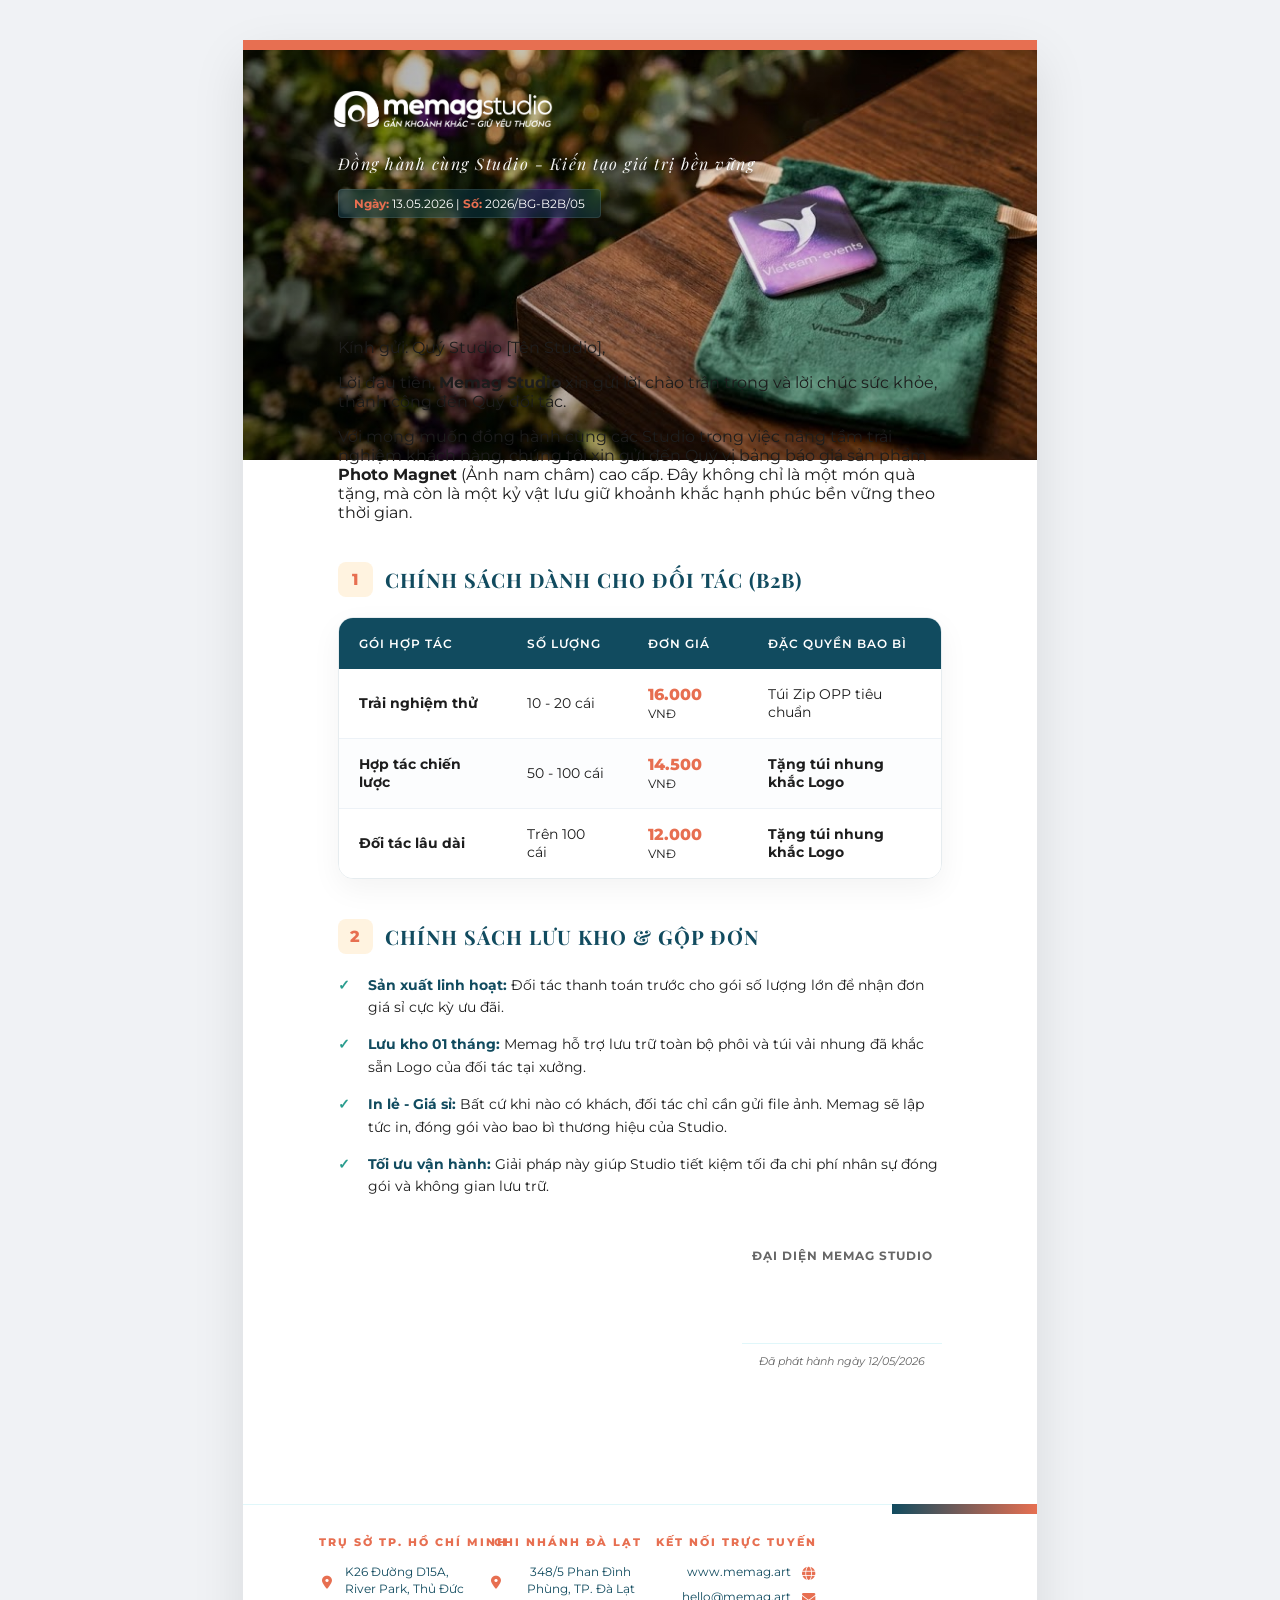
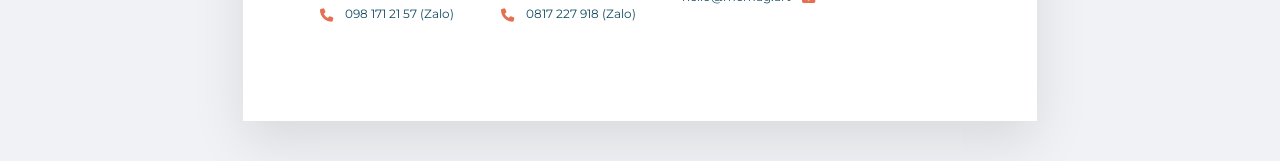
==== Letterhead_Bao_Gia_B2B.html @ ac3d3460 "tải file mới lên File về thư ngỏ" ====
<!DOCTYPE html>
<html lang="vi">
<head>
    <meta charset="UTF-8">
    <meta name="viewport" content="width=device-width, initial-scale=1.0">
    <title>Báo Giá B2B - Memag</title>
    <style>
        @import url('https://fonts.googleapis.com/css2?family=Montserrat:wght@300;400;500;600;700;800&family=Playfair+Display:wght@700;900&display=swap');
        
        :root {
            --primary-blue: #114B5F;
            --primary-orange: #E76F51;
            --pastel-blue: #E0F7FA;
            --pastel-orange: #FFF3E0;
            --accent-blue: #2A9D8F;
            --text-dark: #1D1D1D;
            --text-muted: #666666;
            --white: #FFFFFF;
            --bg-light: #F8F9FA;
        }

        body {
            background: #f0f2f5;
            display: flex;
            justify-content: center;
            padding: 40px 0;
            margin: 0;
            font-family: 'Montserrat', sans-serif;
            -webkit-print-color-adjust: exact !important;
            color-adjust: exact !important;
            color: var(--text-dark);
        }

        .a4-page {
            width: 210mm;
            min-height: 297mm;
            background: var(--white);
            box-shadow: 0 20px 50px rgba(0,0,0,0.1);
            position: relative;
            overflow: hidden;
            box-sizing: border-box;
            display: flex;
            flex-direction: column;
        }

        /* Modern Decorative Header */
        .header-bg {
            position: absolute;
            top: 0;
            left: 0;
            width: 100%;
            height: 420px;
            background: url('img/bg_letterhead.png') center/cover no-repeat;
            z-index: 1;
        }

        .header-bg::after {
            content: '';
            position: absolute;
            top: 0;
            left: 0;
            width: 100%;
            height: 100%;
            background: linear-gradient(to right, rgba(0, 0, 0, 0.4) 0%, rgba(0, 0, 0, 0.1) 60%, transparent 100%);
            z-index: 2;
        }

        .shape-accent-line {
            position: absolute;
            top: 0;
            right: 0;
            width: 100%;
            height: 10px;
            background: var(--primary-orange);
            z-index: 10;
        }

        .content {
            position: relative;
            z-index: 20;
            padding: 40px 25mm 20mm 25mm;
            flex-grow: 1;
        }

        /* Header Layout */
        .header-main {
            display: flex;
            flex-direction: column;
            align-items: flex-start;
            margin-bottom: 120px; /* Reduced space for better balance */
        }

        .logo-container {
            width: 240px;
            margin-bottom: 10px;
            margin-left: -15px;
        }

        .logo-img {
            width: 100%;
            height: auto;
            display: block;
            filter: brightness(0) invert(1);
        }

        .slogan {
            font-family: 'Playfair Display', serif;
            font-size: 12pt;
            font-style: italic;
            color: var(--white);
            margin-top: 5px;
            letter-spacing: 1.5px;
            text-shadow: 0 2px 4px rgba(0,0,0,0.6);
            opacity: 0.95;
        }

        .doc-meta {
            margin-top: 15px;
            text-align: left;
            font-size: 9pt;
            color: var(--white);
            background: rgba(17, 75, 95, 0.4);
            padding: 6px 15px;
            border-radius: 4px;
            display: inline-block;
            backdrop-filter: blur(8px);
            border: 1px solid rgba(255, 255, 255, 0.1);
        }

        .doc-meta strong {
            color: var(--primary-orange);
        }

        /* Footer Contact Section */
        .page-footer {
            margin-top: auto;
            width: 100%;
            position: relative;
            z-index: 10;
        }

        .contact-footer {
            border-top: 1px solid var(--pastel-blue);
            padding: 30px 20mm 40px 20mm; /* Slightly less margin than content for a "wider" feel */
            display: flex;
            justify-content: space-between;
            align-items: flex-start;
            width: 100%;
            box-sizing: border-box;
        }

        .contact-group {
            display: flex;
            flex-direction: column;
            width: 32%; /* Ensure equal width distribution without grid */
            box-sizing: border-box;
        }

        .contact-group:nth-child(1) {
            align-items: flex-start;
            text-align: left;
        }

        .contact-group:nth-child(2) {
            align-items: center;
            text-align: center;
        }

        .contact-group:nth-child(3) {
            align-items: flex-end;
            text-align: right;
        }

        .contact-group-title {
            font-size: 8.5pt;
            text-transform: uppercase;
            letter-spacing: 2px;
            color: var(--primary-orange);
            font-weight: 800;
            margin-bottom: 15px;
            white-space: nowrap;
        }

        .contact-item {
            display: flex;
            align-items: flex-start; /* Align to top for multi-line text */
            font-size: 9pt;
            color: var(--primary-blue);
            margin-bottom: 8px;
            line-height: 1.4;
            gap: 8px;
            /* Removed white-space: nowrap so long text can wrap naturally */
        }

        .contact-group:nth-child(3) .contact-item {
            flex-direction: row-reverse;
        }

        .contact-icon {
            color: var(--primary-orange);
            display: flex;
            align-items: center;
            justify-content: center;
            width: 16px;
            flex-shrink: 0;
            margin-top: 2px; /* Slight adjustment to align with the first line of text */
        }

        .contact-icon i {
            font-size: 10pt;
        }

        /* Signature Section */
        .signature-section {
            display: flex;
            justify-content: flex-end;
            margin-top: 50px;
        }

        .signature-box {
            text-align: center;
            display: inline-block;
        }

        .signature-title {
            font-size: 10pt;
            font-weight: 700;
            color: var(--primary-blue);
            margin-bottom: 60px;
            text-transform: uppercase;
            letter-spacing: 1px;
        }

        .signature-date {
            font-size: 8.5pt;
            color: var(--text-muted);
            font-style: italic;
            border-top: 1px solid var(--pastel-blue);
            padding-top: 10px;
            display: inline-block;
            min-width: 200px;
        }

        /* Typography & Headings */
        h1 {
            font-family: 'Playfair Display', serif;
            font-size: 28pt;
            color: var(--primary-blue);
            margin: 0 0 10px 0;
            line-height: 1.1;
        }

        .subtitle {
            font-size: 12pt;
            color: var(--primary-orange);
            font-weight: 700;
            margin-bottom: 40px;
            display: flex;
            align-items: center;
            gap: 15px;
        }

        .subtitle::after {
            content: '';
            height: 2px;
            flex-grow: 1;
            background: var(--pastel-blue);
        }

        .intro-text {
            font-size: 11pt;
            line-height: 1.8;
            color: var(--text-dark);
            margin-bottom: 40px;
            text-align: justify;
        }

        .intro-text strong {
            color: var(--primary-blue);
        }

        /* Styled Table */
        .table-container {
            margin-bottom: 40px;
            border-radius: 15px;
            overflow: hidden;
            box-shadow: 0 10px 30px rgba(0,0,0,0.05);
            border: 1px solid rgba(17, 75, 95, 0.1);
        }

        table {
            width: 100%;
            border-collapse: collapse;
            font-size: 10.5pt;
        }

        th {
            background-color: var(--primary-blue);
            color: var(--white);
            padding: 18px 20px;
            text-align: left;
            font-weight: 600;
            text-transform: uppercase;
            letter-spacing: 1px;
            font-size: 9pt;
        }

        td {
            padding: 16px 20px;
            border-bottom: 1px solid #edf2f7;
            background-color: var(--white);
        }

        tr:nth-child(even) td {
            background-color: #fcfdfe;
        }

        tr:last-child td {
            border-bottom: none;
        }

        .price-tag {
            color: var(--primary-orange);
            font-weight: 800;
            font-size: 12pt;
        }

        /* Section Styling */
        .section-header {
            display: flex;
            align-items: center;
            gap: 12px;
            margin: 40px 0 20px 0;
        }

        .section-header span {
            width: 35px;
            height: 35px;
            background: var(--pastel-orange);
            color: var(--primary-orange);
            display: flex;
            align-items: center;
            justify-content: center;
            border-radius: 8px;
            font-weight: 800;
            font-size: 12pt;
        }

        .section-header h3 {
            font-family: 'Playfair Display', serif;
            font-size: 15pt;
            color: var(--primary-blue);
            margin: 0;
            text-transform: uppercase;
            letter-spacing: 1px;
        }

        .policy-list {
            margin: 0;
            padding: 0;
            list-style: none;
        }

        .policy-item {
            position: relative;
            padding-left: 30px;
            margin-bottom: 15px;
            font-size: 10.5pt;
            line-height: 1.6;
        }

        .policy-item::before {
            content: '✓';
            position: absolute;
            left: 0;
            color: var(--accent-blue);
            font-weight: 900;
        }

        .policy-item strong {
            color: var(--primary-blue);
        }

        /* Contact Details Grid */
        .contact-grid {
            display: grid;
            grid-template-columns: repeat(2, 1fr);
            gap: 15px;
            margin-top: 60px;
            padding: 25px;
            background-color: var(--bg-light);
            border-radius: 12px;
            border: 1px solid rgba(17, 75, 95, 0.05);
            font-size: 9pt;
            color: var(--text-muted);
        }

        .contact-item {
            display: flex;
            align-items: center;
            gap: 10px;
        }

        .contact-icon {
            color: var(--primary-orange);
            font-weight: 700;
        }

        /* Footer & Signatures */
        .page-footer {
            margin-top: 60px;
            display: flex;
            justify-content: space-between;
            padding-bottom: 50px;
        }

        .signature-box {
            width: 200px;
            text-align: center;
        }

        .signature-title {
            font-size: 9pt;
            color: var(--text-muted);
            text-transform: uppercase;
            letter-spacing: 1px;
            margin-bottom: 80px;
        }

        .signature-name {
            font-weight: 700;
            color: var(--primary-blue);
            border-top: 1px solid var(--pastel-blue);
            padding-top: 10px;
            font-size: 10pt;
        }

        .bottom-accent {
            height: 10px;
            background: linear-gradient(to right, var(--primary-blue), var(--primary-orange));
            width: 100%;
        }

        /* Print adjustments */
        @media print {
            body {
                background: none;
                padding: 0;
            }
            .a4-page {
                box-shadow: none;
                width: 100%;
            }
            [contenteditable="true"] {
                border: none !important;
                outline: none !important;
            }
        }

        [contenteditable="true"]:focus {
            outline: 2px solid var(--pastel-blue);
            background: rgba(224, 247, 250, 0.3);
            border-radius: 4px;
        }
    </style>
    <link rel="stylesheet" href="https://cdnjs.cloudflare.com/ajax/libs/font-awesome/6.5.1/css/all.min.css">
</head>
<body>
    <div class="a4-page">
        <div class="header-bg"></div>
        <div class="shape-accent-line"></div>

        <div class="content">
            <div class="header-main">
                <div class="logo-container">
                    <img src="img/Logo_website_vn.png" alt="Memag Logo" class="logo-img">
                </div>
                <div class="slogan">Đồng hành cùng Studio - Kiến tạo giá trị bền vững</div>
                <div class="doc-meta">
                    <strong>Ngày:</strong> 13.05.2026 | <strong>Số:</strong> 2026/BG-B2B/05
                </div>
            </div>

            <div class="intro-letter">
                <p>Kính gửi: Quý Studio <span class="editable-field" contenteditable="true">[Tên Studio]</span>,</p>
                <p>
                    Lời đầu tiên, <strong>Memag Studio</strong> xin gửi lời chào trân trọng và lời chúc sức khỏe, thành công đến Quý đối tác.
                </p>
                <p>
                    Với mong muốn đồng hành cùng các Studio trong việc nâng tầm trải nghiệm khách hàng, chúng tôi xin gửi đến Quý vị bảng báo giá sản phẩm <strong>Photo Magnet</strong> (Ảnh nam châm) cao cấp. Đây không chỉ là một món quà tặng, mà còn là một kỷ vật lưu giữ khoảnh khắc hạnh phúc bền vững theo thời gian.
                </p>
            </div>

            <div class="section-header">
                <span>1</span>
                <h3>CHÍNH SÁCH DÀNH CHO ĐỐI TÁC (B2B)</h3>
            </div>

            <div class="table-container">
                <table>
                    <thead>
                        <tr>
                            <th width="28%">Gói Hợp Tác</th>
                            <th width="20%">Số Lượng</th>
                            <th width="20%">Đơn Giá</th>
                            <th width="32%">Đặc Quyền Bao Bì</th>
                        </tr>
                    </thead>
                    <tbody>
                        <tr>
                            <td><strong>Trải nghiệm thử</strong></td>
                            <td>10 - 20 cái</td>
                            <td><span class="price-tag">16.000</span> <small>VNĐ</small></td>
                            <td>Túi Zip OPP tiêu chuẩn</td>
                        </tr>
                        <tr>
                            <td><strong>Hợp tác chiến lược</strong></td>
                            <td>50 - 100 cái</td>
                            <td><span class="price-tag">14.500</span> <small>VNĐ</small></td>
                            <td><strong>Tặng túi nhung khắc Logo</strong></td>
                        </tr>
                        <tr>
                            <td><strong>Đối tác lâu dài</strong></td>
                            <td>Trên 100 cái</td>
                            <td><span class="price-tag">12.000</span> <small>VNĐ</small></td>
                            <td><strong>Tặng túi nhung khắc Logo</strong></td>
                        </tr>
                    </tbody>
                </table>
            </div>

            <div class="section-header">
                <span>2</span>
                <h3>CHÍNH SÁCH LƯU KHO & GỘP ĐƠN</h3>
            </div>
            
            <div class="policy-list">
                <div class="policy-item">
                    <strong>Sản xuất linh hoạt:</strong> Đối tác thanh toán trước cho gói số lượng lớn để nhận đơn giá sỉ cực kỳ ưu đãi.
                </div>
                <div class="policy-item">
                    <strong>Lưu kho 01 tháng:</strong> Memag hỗ trợ lưu trữ toàn bộ phôi và túi vải nhung đã khắc sẵn Logo của đối tác tại xưởng.
                </div>
                <div class="policy-item">
                    <strong>In lẻ - Giá sỉ:</strong> Bất cứ khi nào có khách, đối tác chỉ cần gửi file ảnh. Memag sẽ lập tức in, đóng gói vào bao bì thương hiệu của Studio.
                </div>
                <div class="policy-item">
                    <strong>Tối ưu vận hành:</strong> Giải pháp này giúp Studio tiết kiệm tối đa chi phí nhân sự đóng gói và không gian lưu trữ.
                </div>
            </div>

            <div class="signature-section">
                <div class="signature-box">
                    <div class="signature-title">Đại diện Memag Studio</div>
                    <div class="signature-date">Đã phát hành ngày 12/05/2026</div>
                </div>
            </div>
        </div>
        <footer class="page-footer">
            <div class="contact-footer">
                <div class="contact-group">
                    <div class="contact-group-title">Trụ sở TP. Hồ Chí Minh</div>
                    <div class="contact-item">
                        <span class="contact-icon"><i class="fa-solid fa-location-dot"></i></span>
                        K26 Đường D15A, River Park, Thủ Đức
                    </div>
                    <div class="contact-item">
                        <span class="contact-icon"><i class="fa-solid fa-phone"></i></span>
                        098 171 21 57 (Zalo)
                    </div>
                </div>
                
                <div class="contact-group">
                    <div class="contact-group-title">Chi nhánh Đà Lạt</div>
                    <div class="contact-item">
                        <span class="contact-icon"><i class="fa-solid fa-location-dot"></i></span>
                        348/5 Phan Đình Phùng, TP. Đà Lạt
                    </div>
                    <div class="contact-item">
                        <span class="contact-icon"><i class="fa-solid fa-phone"></i></span>
                        0817 227 918 (Zalo)
                    </div>
                </div>

                <div class="contact-group">
                    <div class="contact-group-title">Kết nối trực tuyến</div>
                    <div class="contact-item">
                        <span class="contact-icon"><i class="fa-solid fa-globe"></i></span>
                        www.memag.art
                    </div>
                    <div class="contact-item">
                        <span class="contact-icon"><i class="fa-solid fa-envelope"></i></span>
                        hello@memag.art
                    </div>
                </div>
            </div>
            <div class="bottom-accent"></div>
        </footer>
    </div>
</body>
</html>
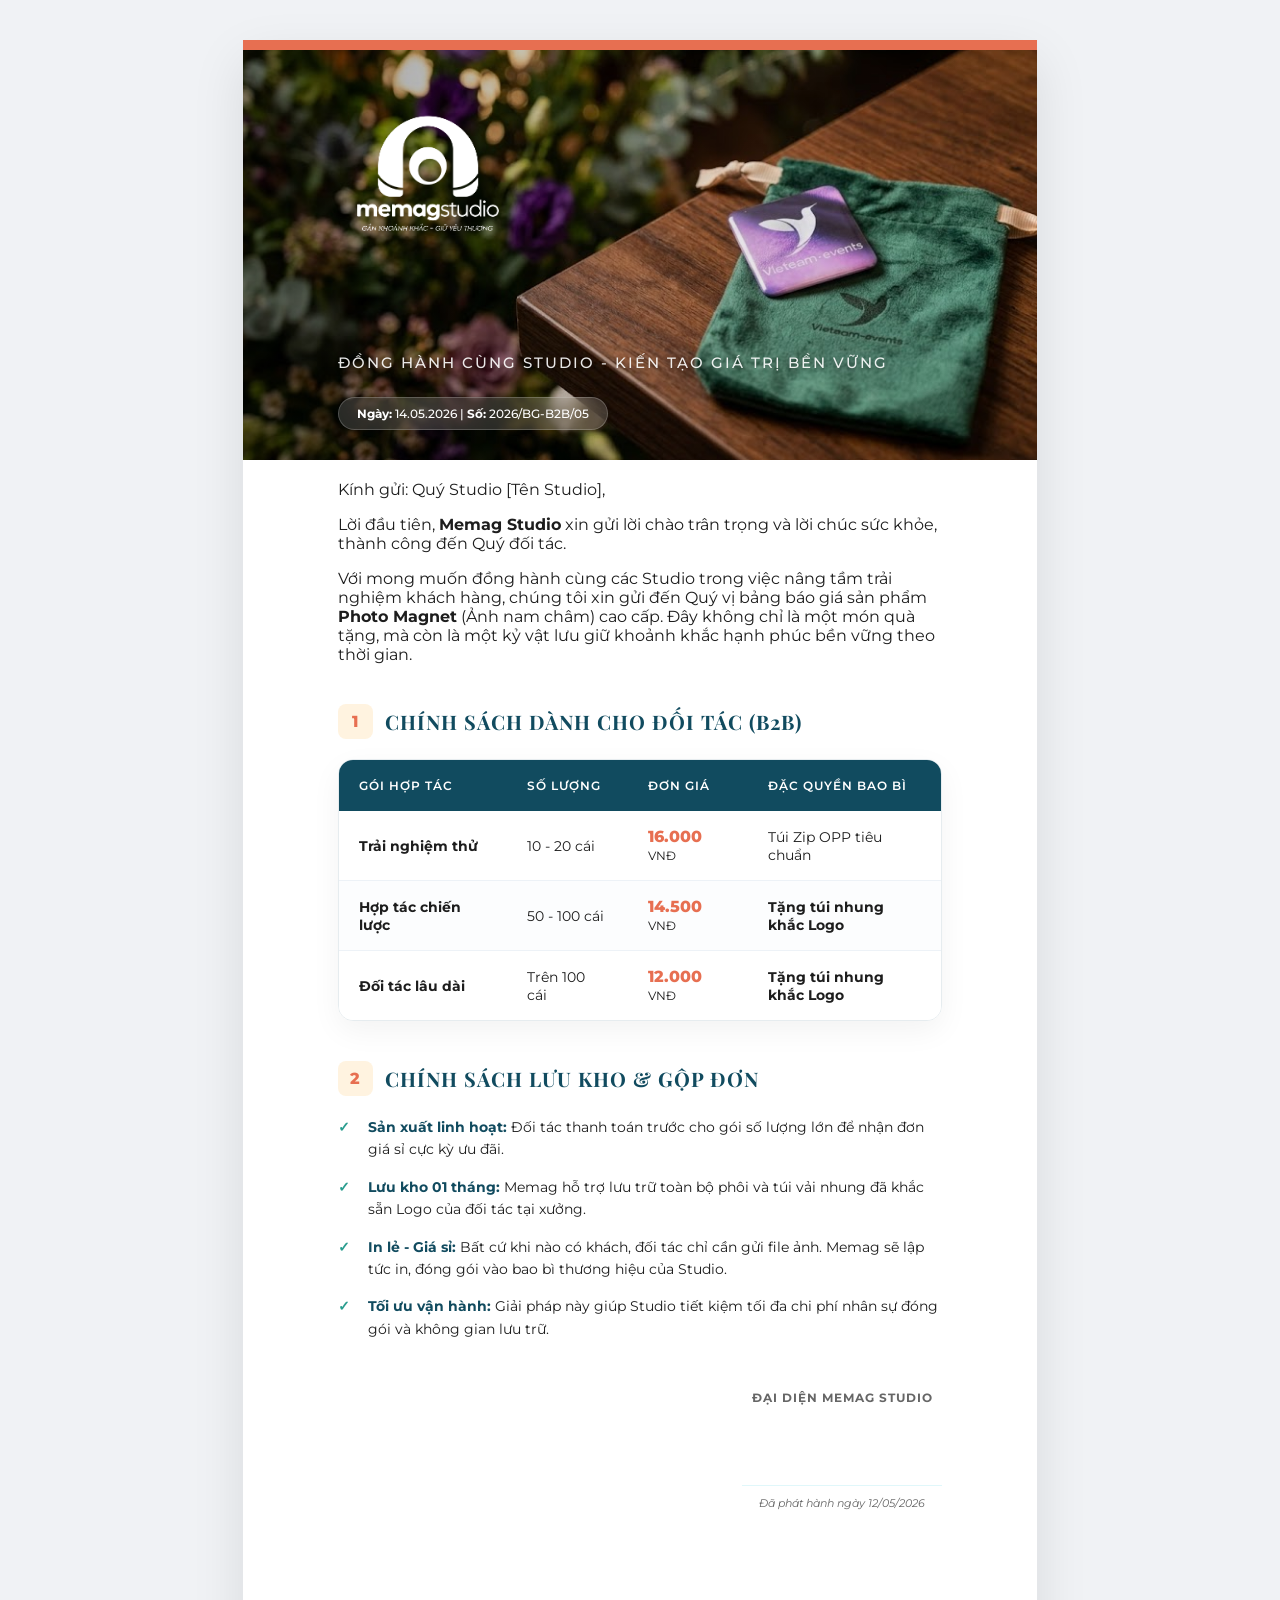
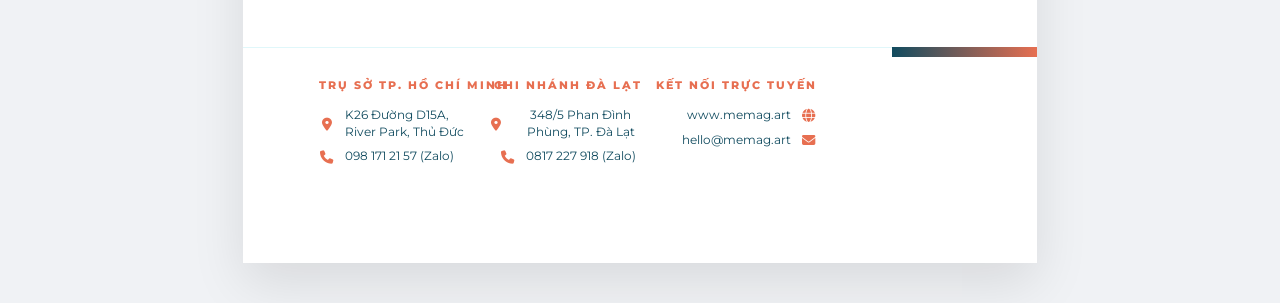
==== commit 95c9db86: "tải lại file báo giá digital lên tải lại file báo giá digital lên" ====
--- a/Letterhead_Bao_Gia_B2B.html
+++ b/Letterhead_Bao_Gia_B2B.html
@@ -5,7 +5,7 @@
     <meta name="viewport" content="width=device-width, initial-scale=1.0">
     <title>Báo Giá B2B - Memag</title>
     <style>
-        @import url('https://fonts.googleapis.com/css2?family=Montserrat:wght@300;400;500;600;700;800&family=Playfair+Display:wght@700;900&display=swap');
+        @import url('https://fonts.googleapis.com/css2?family=Montserrat:wght@300;400;500;600;700;800&family=Playfair+Display:wght@700;900&display=swap&subset=vietnamese');
         
         :root {
             --primary-blue: #114B5F;
@@ -25,10 +25,12 @@
             justify-content: center;
             padding: 40px 0;
             margin: 0;
-            font-family: 'Montserrat', sans-serif;
+            font-family: 'Montserrat', Arial, sans-serif;
             -webkit-print-color-adjust: exact !important;
             color-adjust: exact !important;
             color: var(--text-dark);
+            text-rendering: optimizeLegibility;
+            -webkit-font-smoothing: antialiased;
         }
 
         .a4-page {
@@ -87,48 +89,51 @@
             display: flex;
             flex-direction: column;
             align-items: flex-start;
-            margin-bottom: 120px; /* Reduced space for better balance */
+            height: 350px; /* Cố định chiều cao để đẩy slogan xuống đáy hình */
+            margin-bottom: 50px; /* Thu hẹp khoảng trống với nội dung bên dưới */
         }
 
         .logo-container {
-            width: 240px;
-            margin-bottom: 10px;
-            margin-left: -15px;
+            width: 200px; /* Tăng 20% để logo nổi bật hơn */
+            margin-bottom: auto; /* Đẩy toàn bộ phần chữ bên dưới xuống đáy */
+            margin-left: -10px;
         }
 
         .logo-img {
             width: 100%;
             height: auto;
             display: block;
-            filter: brightness(0) invert(1);
         }
 
         .slogan {
-            font-family: 'Playfair Display', serif;
-            font-size: 12pt;
-            font-style: italic;
+            font-family: 'Montserrat', sans-serif;
+            font-size: 11pt;
+            font-weight: 500;
             color: var(--white);
-            margin-top: 5px;
-            letter-spacing: 1.5px;
-            text-shadow: 0 2px 4px rgba(0,0,0,0.6);
-            opacity: 0.95;
+            margin-top: 8px;
+            letter-spacing: 2px;
+            text-transform: uppercase;
+            text-shadow: 0 2px 4px rgba(0,0,0,0.4);
+            opacity: 0.9;
         }
 
         .doc-meta {
-            margin-top: 15px;
+            margin-top: 25px;
             text-align: left;
             font-size: 9pt;
             color: var(--white);
-            background: rgba(17, 75, 95, 0.4);
-            padding: 6px 15px;
-            border-radius: 4px;
+            background: rgba(255, 255, 255, 0.15);
+            padding: 8px 18px;
+            border-radius: 50px;
             display: inline-block;
-            backdrop-filter: blur(8px);
-            border: 1px solid rgba(255, 255, 255, 0.1);
+            backdrop-filter: blur(12px);
+            border: 1px solid rgba(255, 255, 255, 0.2);
+            font-weight: 500;
         }
 
         .doc-meta strong {
-            color: var(--primary-orange);
+            color: var(--white);
+            font-weight: 700;
         }
 
         /* Footer Contact Section */
@@ -244,10 +249,11 @@
         /* Typography & Headings */
         h1 {
             font-family: 'Playfair Display', serif;
-            font-size: 28pt;
+            font-size: 32pt;
             color: var(--primary-blue);
             margin: 0 0 10px 0;
             line-height: 1.1;
+            font-weight: 900;
         }
 
         .subtitle {
@@ -473,11 +479,11 @@
         <div class="content">
             <div class="header-main">
                 <div class="logo-container">
-                    <img src="img/Logo_website_vn.png" alt="Memag Logo" class="logo-img">
+                    <img src="img/logo_dung_trang.png" alt="Memag Logo" class="logo-img">
                 </div>
                 <div class="slogan">Đồng hành cùng Studio - Kiến tạo giá trị bền vững</div>
                 <div class="doc-meta">
-                    <strong>Ngày:</strong> 13.05.2026 | <strong>Số:</strong> 2026/BG-B2B/05
+                    <strong>Ngày:</strong> 14.05.2026 | <strong>Số:</strong> 2026/BG-B2B/05
                 </div>
             </div>
 
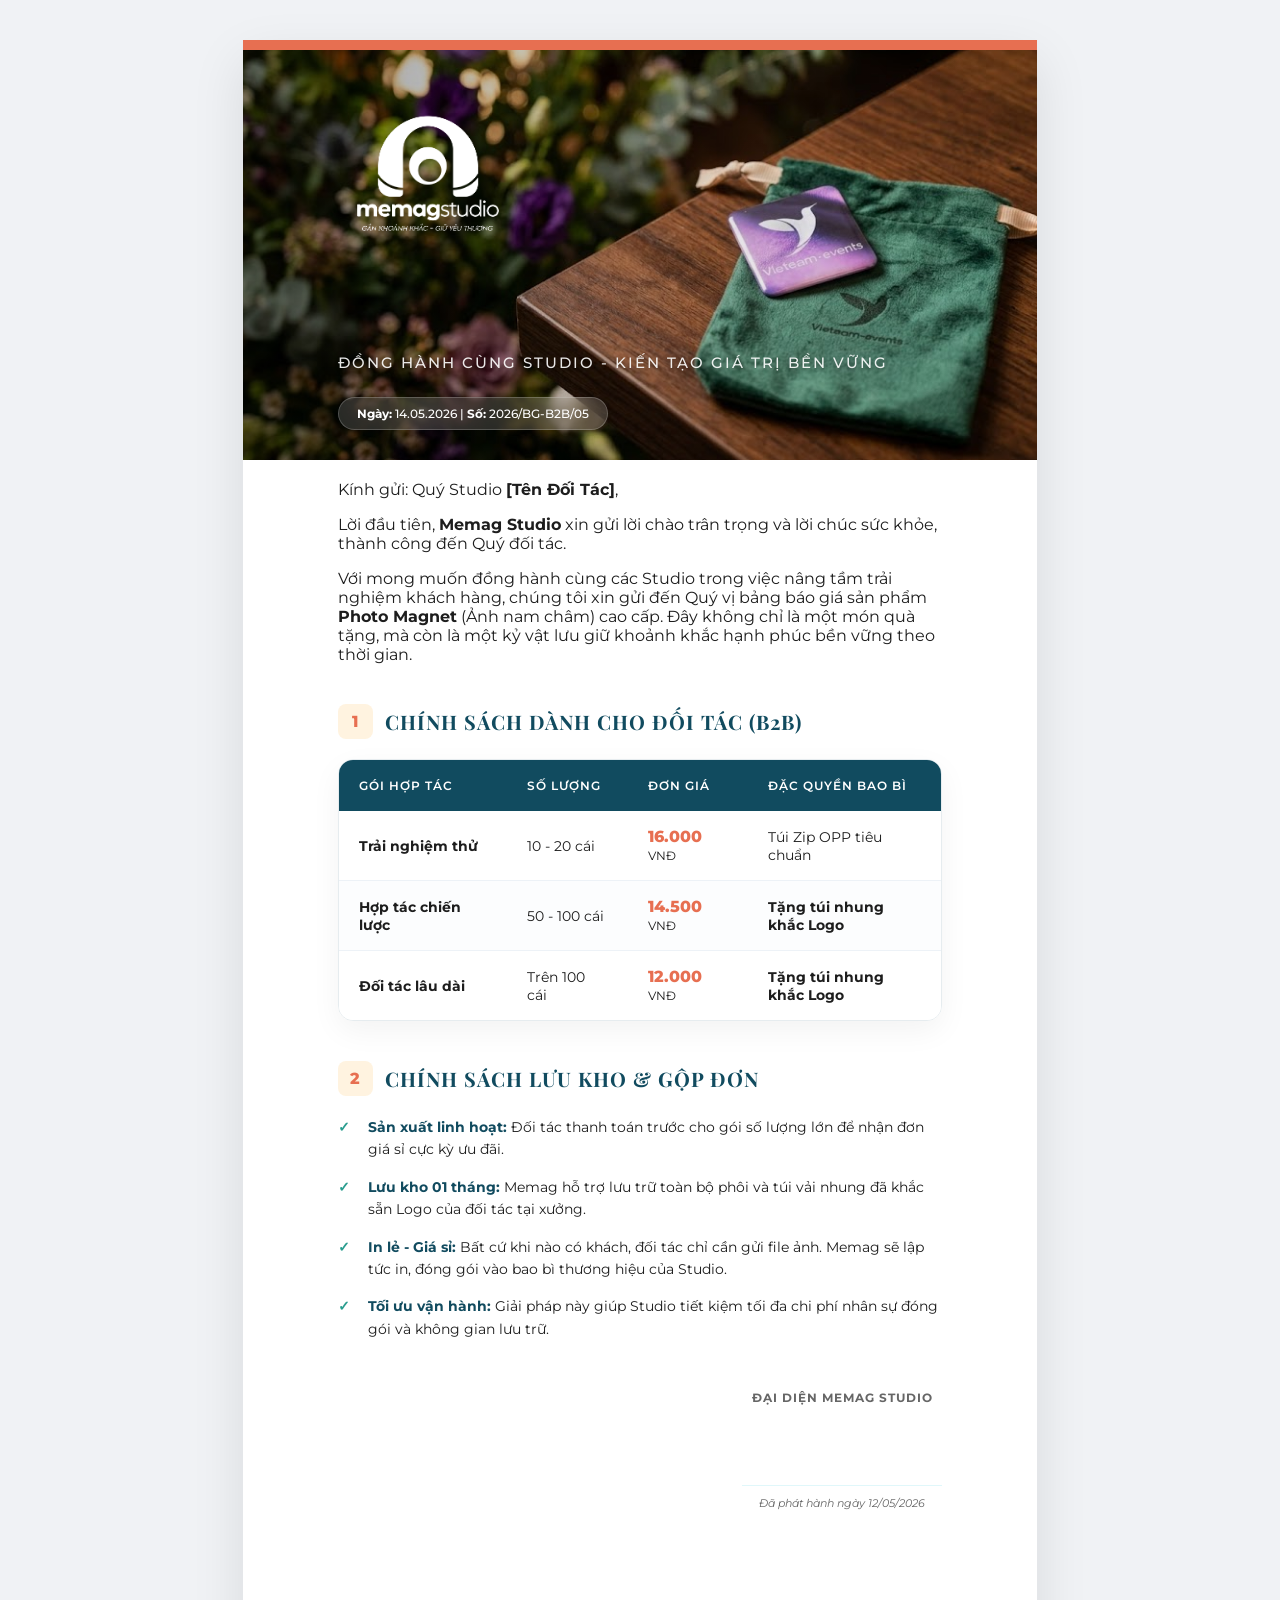
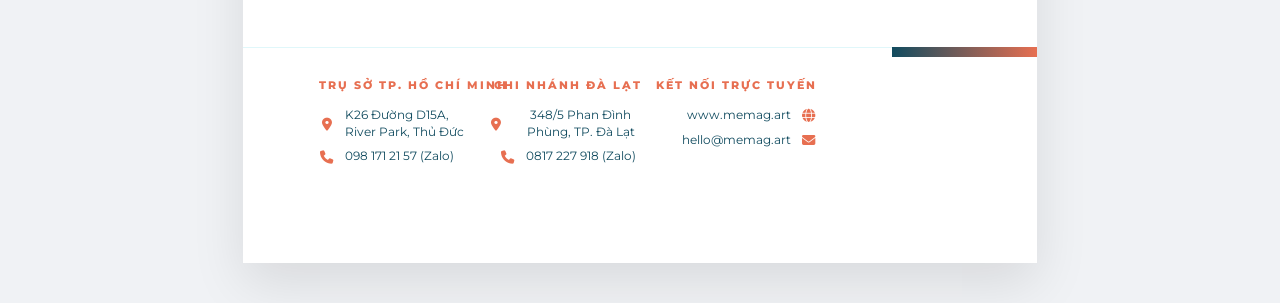
==== commit b9f1ad35: "Update Letterhead_Bao_Gia_B2B.html" ====
--- a/Letterhead_Bao_Gia_B2B.html
+++ b/Letterhead_Bao_Gia_B2B.html
@@ -488,7 +488,7 @@
             </div>
 
             <div class="intro-letter">
-                <p>Kính gửi: Quý Studio <span class="editable-field" contenteditable="true">[Tên Studio]</span>,</p>
+                <p>Kính gửi: Quý <span class="editable-field" contenteditable="true">Studio</span> <strong><span class="editable-field" contenteditable="true">[Tên Đối Tác]</span></strong>,</p>
                 <p>
                     Lời đầu tiên, <strong>Memag Studio</strong> xin gửi lời chào trân trọng và lời chúc sức khỏe, thành công đến Quý đối tác.
                 </p>
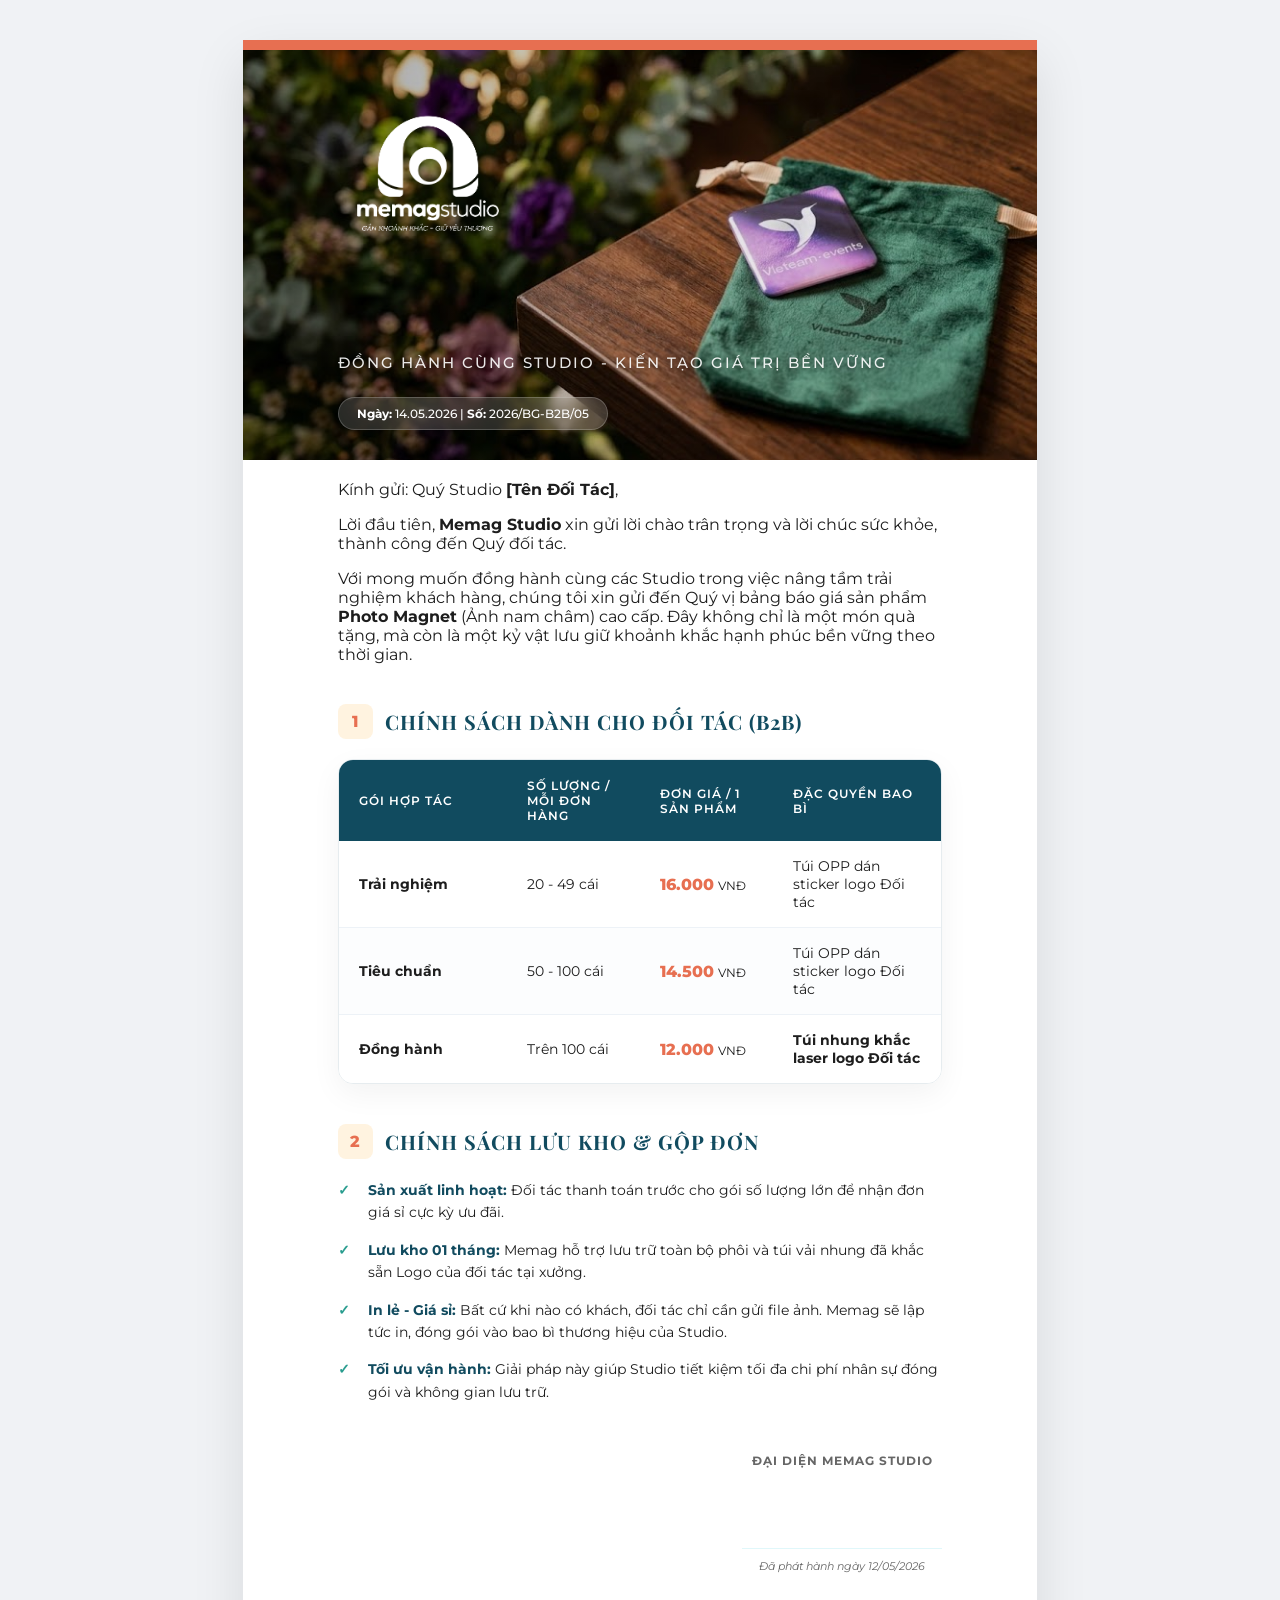
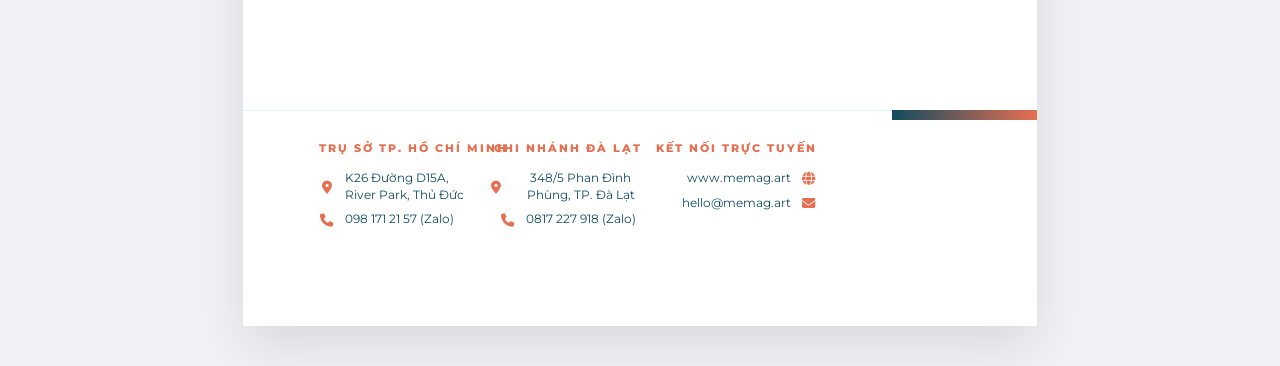
==== commit d3a01084: "Update Letterhead_Bao_Gia_B2B.html" ====
--- a/Letterhead_Bao_Gia_B2B.html
+++ b/Letterhead_Bao_Gia_B2B.html
@@ -507,29 +507,29 @@
                     <thead>
                         <tr>
                             <th width="28%">Gói Hợp Tác</th>
-                            <th width="20%">Số Lượng</th>
-                            <th width="20%">Đơn Giá</th>
-                            <th width="32%">Đặc Quyền Bao Bì</th>
+                            <th width="22%">Số lượng / mỗi đơn hàng</th>
+                            <th width="22%">Đơn giá / 1 sản phẩm</th>
+                            <th width="28%">Đặc Quyền Bao Bì</th>
                         </tr>
                     </thead>
                     <tbody>
                         <tr>
-                            <td><strong>Trải nghiệm thử</strong></td>
-                            <td>10 - 20 cái</td>
+                            <td><strong>Trải nghiệm</strong></td>
+                            <td>20 - 49 cái</td>
                             <td><span class="price-tag">16.000</span> <small>VNĐ</small></td>
-                            <td>Túi Zip OPP tiêu chuẩn</td>
+                            <td>Túi OPP dán sticker logo Đối tác</td>
                         </tr>
                         <tr>
-                            <td><strong>Hợp tác chiến lược</strong></td>
+                            <td><strong>Tiêu chuẩn</strong></td>
                             <td>50 - 100 cái</td>
                             <td><span class="price-tag">14.500</span> <small>VNĐ</small></td>
-                            <td><strong>Tặng túi nhung khắc Logo</strong></td>
+                            <td>Túi OPP dán sticker logo Đối tác</td>
                         </tr>
                         <tr>
-                            <td><strong>Đối tác lâu dài</strong></td>
+                            <td><strong>Đồng hành</strong></td>
                             <td>Trên 100 cái</td>
                             <td><span class="price-tag">12.000</span> <small>VNĐ</small></td>
-                            <td><strong>Tặng túi nhung khắc Logo</strong></td>
+                            <td><strong>Túi nhung khắc laser logo Đối tác</strong></td>
                         </tr>
                     </tbody>
                 </table>
